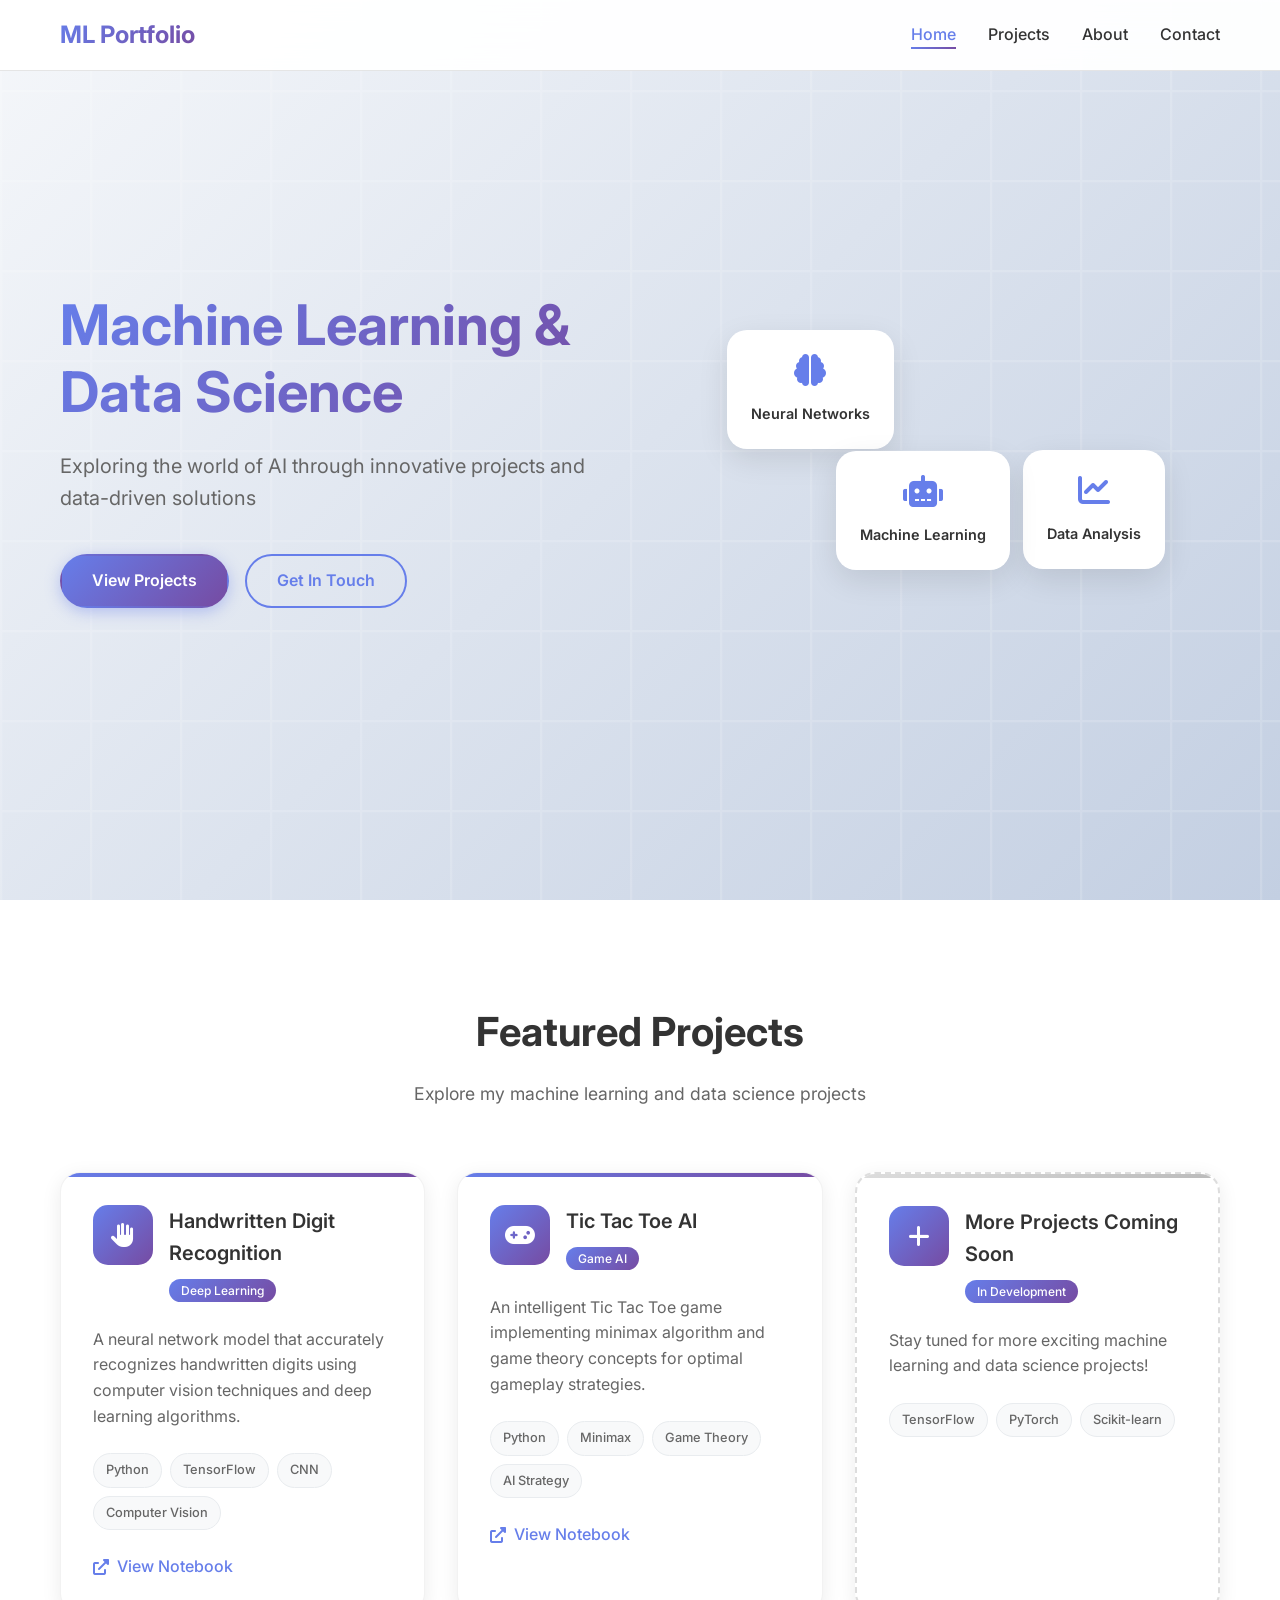
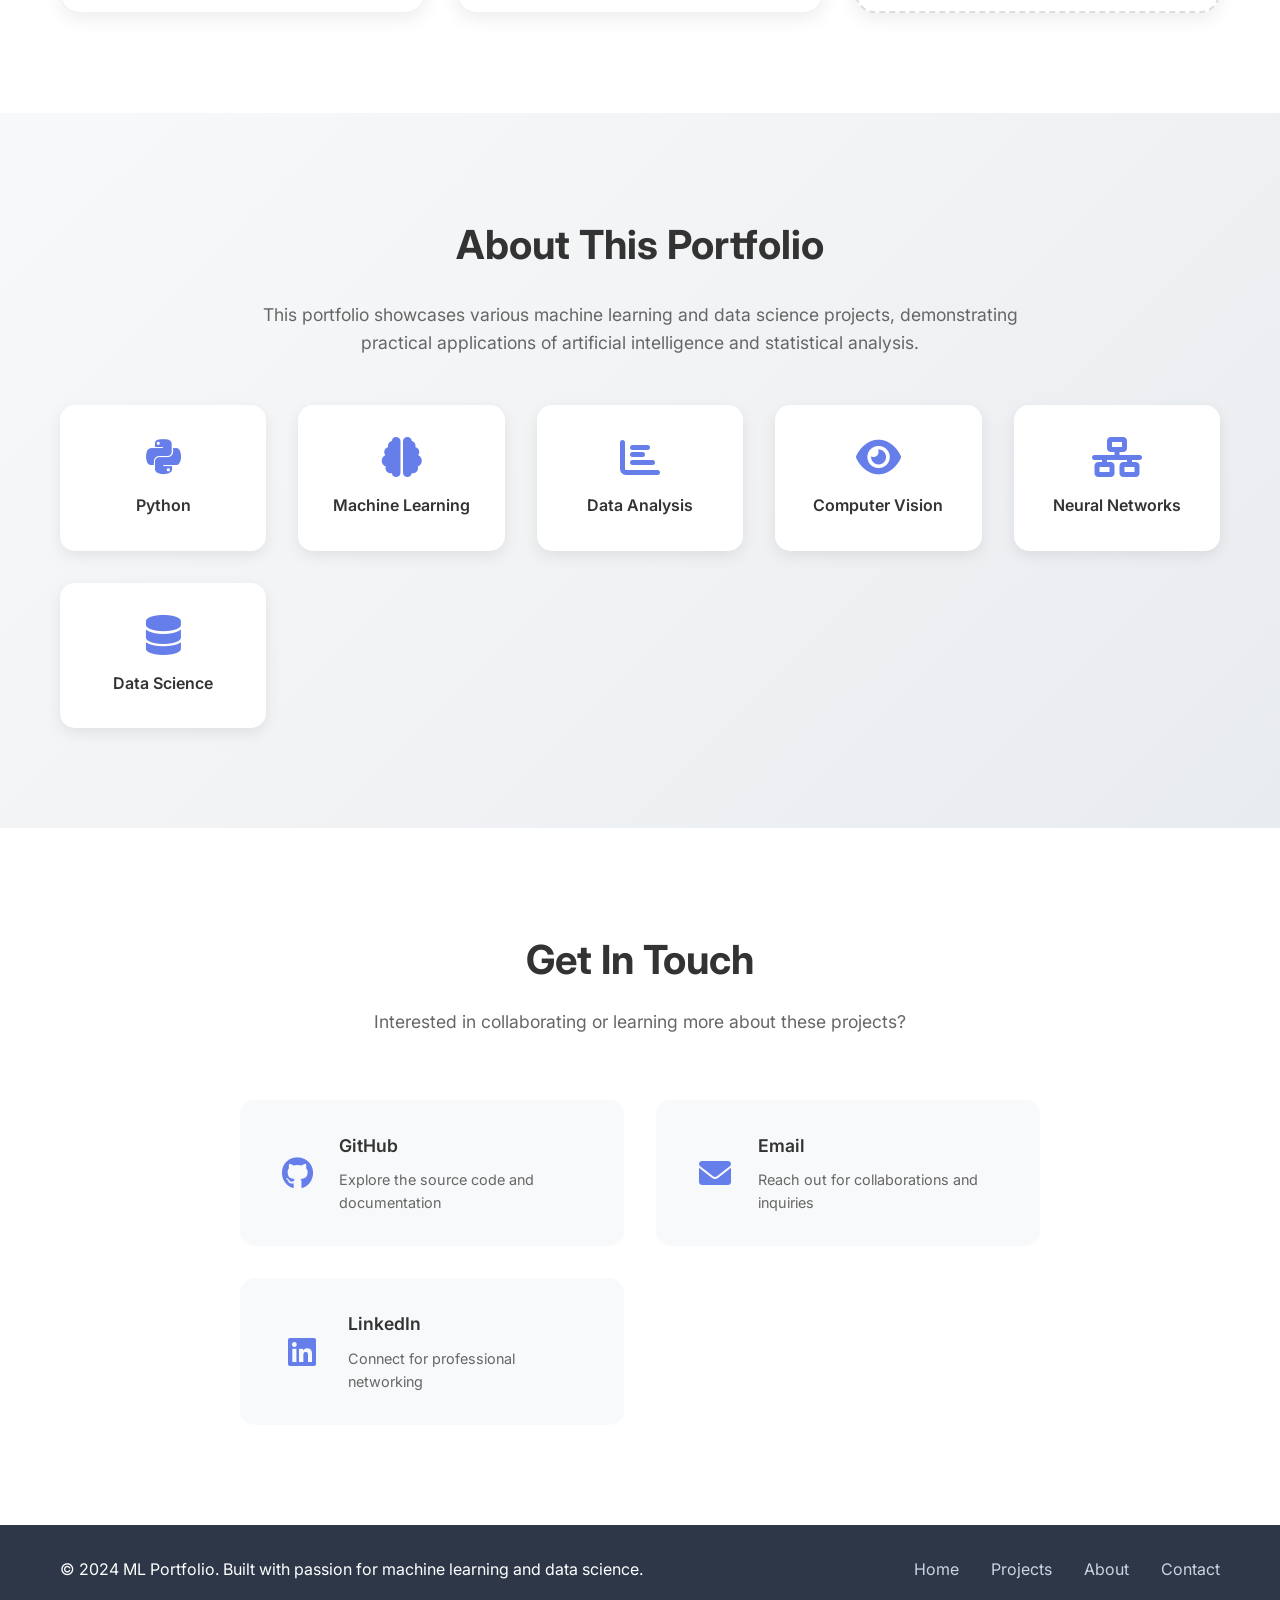
==== index.html @ 6944fc9c "Create ML portfolio website with responsive design and interactive features Co-authored-by: samiksha" ====
<!DOCTYPE html>
<html lang="en">
<head>
    <meta charset="UTF-8">
    <meta name="viewport" content="width=device-width, initial-scale=1.0">
    <title>ML Portfolio - Data Science & Machine Learning Projects</title>
    <link rel="stylesheet" href="styles.css">
    <link href="https://fonts.googleapis.com/css2?family=Inter:wght@300;400;500;600;700&display=swap" rel="stylesheet">
    <link rel="stylesheet" href="https://cdnjs.cloudflare.com/ajax/libs/font-awesome/6.0.0/css/all.min.css">
</head>
<body>
    <!-- Navigation -->
    <nav class="navbar">
        <div class="nav-container">
            <div class="nav-logo">
                <h2>ML Portfolio</h2>
            </div>
            <ul class="nav-menu">
                <li class="nav-item">
                    <a href="#home" class="nav-link">Home</a>
                </li>
                <li class="nav-item">
                    <a href="#projects" class="nav-link">Projects</a>
                </li>
                <li class="nav-item">
                    <a href="#about" class="nav-link">About</a>
                </li>
                <li class="nav-item">
                    <a href="#contact" class="nav-link">Contact</a>
                </li>
            </ul>
            <div class="hamburger">
                <span class="bar"></span>
                <span class="bar"></span>
                <span class="bar"></span>
            </div>
        </div>
    </nav>

    <!-- Hero Section -->
    <section id="home" class="hero">
        <div class="hero-container">
            <div class="hero-content">
                <h1 class="hero-title">Machine Learning & Data Science</h1>
                <p class="hero-subtitle">Exploring the world of AI through innovative projects and data-driven solutions</p>
                <div class="hero-buttons">
                    <a href="#projects" class="btn btn-primary">View Projects</a>
                    <a href="#contact" class="btn btn-secondary">Get In Touch</a>
                </div>
            </div>
            <div class="hero-visual">
                <div class="floating-card">
                    <i class="fas fa-brain"></i>
                    <span>Neural Networks</span>
                </div>
                <div class="floating-card">
                    <i class="fas fa-chart-line"></i>
                    <span>Data Analysis</span>
                </div>
                <div class="floating-card">
                    <i class="fas fa-robot"></i>
                    <span>Machine Learning</span>
                </div>
            </div>
        </div>
    </section>

    <!-- Projects Section -->
    <section id="projects" class="projects">
        <div class="container">
            <div class="section-header">
                <h2>Featured Projects</h2>
                <p>Explore my machine learning and data science projects</p>
            </div>
            
            <div class="projects-grid">
                <!-- Handwritten Digit Recognition -->
                <div class="project-card">
                    <div class="project-header">
                        <div class="project-icon">
                            <i class="fas fa-hand-paper"></i>
                        </div>
                        <div class="project-meta">
                            <h3>Handwritten Digit Recognition</h3>
                            <span class="project-tag">Deep Learning</span>
                        </div>
                    </div>
                    <p class="project-description">
                        A neural network model that accurately recognizes handwritten digits using computer vision techniques and deep learning algorithms.
                    </p>
                    <div class="project-tech">
                        <span class="tech-tag">Python</span>
                        <span class="tech-tag">TensorFlow</span>
                        <span class="tech-tag">CNN</span>
                        <span class="tech-tag">Computer Vision</span>
                    </div>
                    <div class="project-links">
                        <a href="HandWrittenDigitPrediction.ipynb" class="project-link" target="_blank">
                            <i class="fas fa-external-link-alt"></i>
                            View Notebook
                        </a>
                    </div>
                </div>

                <!-- Tic Tac Toe AI -->
                <div class="project-card">
                    <div class="project-header">
                        <div class="project-icon">
                            <i class="fas fa-gamepad"></i>
                        </div>
                        <div class="project-meta">
                            <h3>Tic Tac Toe AI</h3>
                            <span class="project-tag">Game AI</span>
                        </div>
                    </div>
                    <p class="project-description">
                        An intelligent Tic Tac Toe game implementing minimax algorithm and game theory concepts for optimal gameplay strategies.
                    </p>
                    <div class="project-tech">
                        <span class="tech-tag">Python</span>
                        <span class="tech-tag">Minimax</span>
                        <span class="tech-tag">Game Theory</span>
                        <span class="tech-tag">AI Strategy</span>
                    </div>
                    <div class="project-links">
                        <a href="tictac_project.ipynb" class="project-link" target="_blank">
                            <i class="fas fa-external-link-alt"></i>
                            View Notebook
                        </a>
                    </div>
                </div>

                <!-- Future Project Placeholder -->
                <div class="project-card coming-soon">
                    <div class="project-header">
                        <div class="project-icon">
                            <i class="fas fa-plus"></i>
                        </div>
                        <div class="project-meta">
                            <h3>More Projects Coming Soon</h3>
                            <span class="project-tag">In Development</span>
                        </div>
                    </div>
                    <p class="project-description">
                        Stay tuned for more exciting machine learning and data science projects!
                    </p>
                    <div class="project-tech">
                        <span class="tech-tag">TensorFlow</span>
                        <span class="tech-tag">PyTorch</span>
                        <span class="tech-tag">Scikit-learn</span>
                    </div>
                </div>
            </div>
        </div>
    </section>

    <!-- About Section -->
    <section id="about" class="about">
        <div class="container">
            <div class="about-content">
                <div class="about-text">
                    <h2>About This Portfolio</h2>
                    <p>This portfolio showcases various machine learning and data science projects, demonstrating practical applications of artificial intelligence and statistical analysis.</p>
                    <div class="skills-grid">
                        <div class="skill-item">
                            <i class="fab fa-python"></i>
                            <span>Python</span>
                        </div>
                        <div class="skill-item">
                            <i class="fas fa-brain"></i>
                            <span>Machine Learning</span>
                        </div>
                        <div class="skill-item">
                            <i class="fas fa-chart-bar"></i>
                            <span>Data Analysis</span>
                        </div>
                        <div class="skill-item">
                            <i class="fas fa-eye"></i>
                            <span>Computer Vision</span>
                        </div>
                        <div class="skill-item">
                            <i class="fas fa-network-wired"></i>
                            <span>Neural Networks</span>
                        </div>
                        <div class="skill-item">
                            <i class="fas fa-database"></i>
                            <span>Data Science</span>
                        </div>
                    </div>
                </div>
            </div>
        </div>
    </section>

    <!-- Contact Section -->
    <section id="contact" class="contact">
        <div class="container">
            <div class="section-header">
                <h2>Get In Touch</h2>
                <p>Interested in collaborating or learning more about these projects?</p>
            </div>
            <div class="contact-content">
                <div class="contact-info">
                    <div class="contact-item">
                        <i class="fab fa-github"></i>
                        <div>
                            <h4>GitHub</h4>
                            <p>Explore the source code and documentation</p>
                        </div>
                    </div>
                    <div class="contact-item">
                        <i class="fas fa-envelope"></i>
                        <div>
                            <h4>Email</h4>
                            <p>Reach out for collaborations and inquiries</p>
                        </div>
                    </div>
                    <div class="contact-item">
                        <i class="fab fa-linkedin"></i>
                        <div>
                            <h4>LinkedIn</h4>
                            <p>Connect for professional networking</p>
                        </div>
                    </div>
                </div>
            </div>
        </div>
    </section>

    <!-- Footer -->
    <footer class="footer">
        <div class="container">
            <div class="footer-content">
                <p>&copy; 2024 ML Portfolio. Built with passion for machine learning and data science.</p>
                <div class="footer-links">
                    <a href="#home">Home</a>
                    <a href="#projects">Projects</a>
                    <a href="#about">About</a>
                    <a href="#contact">Contact</a>
                </div>
            </div>
        </div>
    </footer>

    <script src="script.js"></script>
</body>
</html>
---- styles.css ----
/* Reset and Base Styles */
* {
    margin: 0;
    padding: 0;
    box-sizing: border-box;
}

html {
    scroll-behavior: smooth;
}

body {
    font-family: 'Inter', -apple-system, BlinkMacSystemFont, sans-serif;
    line-height: 1.6;
    color: #333;
    background-color: #ffffff;
    overflow-x: hidden;
}

.container {
    max-width: 1200px;
    margin: 0 auto;
    padding: 0 20px;
}

/* Navigation */
.navbar {
    position: fixed;
    top: 0;
    width: 100%;
    background: rgba(255, 255, 255, 0.95);
    backdrop-filter: blur(20px);
    border-bottom: 1px solid rgba(0, 0, 0, 0.1);
    z-index: 1000;
    transition: all 0.3s ease;
}

.nav-container {
    max-width: 1200px;
    margin: 0 auto;
    padding: 0 20px;
    display: flex;
    justify-content: space-between;
    align-items: center;
    height: 70px;
}

.nav-logo h2 {
    background: linear-gradient(135deg, #667eea 0%, #764ba2 100%);
    -webkit-background-clip: text;
    -webkit-text-fill-color: transparent;
    background-clip: text;
    font-weight: 700;
}

.nav-menu {
    display: flex;
    list-style: none;
    gap: 2rem;
}

.nav-link {
    text-decoration: none;
    color: #333;
    font-weight: 500;
    transition: color 0.3s ease;
    position: relative;
}

.nav-link:hover {
    color: #667eea;
}

.nav-link::after {
    content: '';
    position: absolute;
    bottom: -5px;
    left: 0;
    width: 0;
    height: 2px;
    background: linear-gradient(135deg, #667eea 0%, #764ba2 100%);
    transition: width 0.3s ease;
}

.nav-link:hover::after {
    width: 100%;
}

.hamburger {
    display: none;
    flex-direction: column;
    cursor: pointer;
}

.bar {
    width: 25px;
    height: 3px;
    background: #333;
    margin: 3px 0;
    transition: 0.3s;
}

/* Hero Section */
.hero {
    min-height: 100vh;
    display: flex;
    align-items: center;
    background: linear-gradient(135deg, #f5f7fa 0%, #c3cfe2 100%);
    position: relative;
    overflow: hidden;
}

.hero::before {
    content: '';
    position: absolute;
    top: 0;
    left: 0;
    right: 0;
    bottom: 0;
    background: url('data:image/svg+xml,<svg xmlns="http://www.w3.org/2000/svg" viewBox="0 0 100 100"><defs><pattern id="grid" width="10" height="10" patternUnits="userSpaceOnUse"><path d="M 10 0 L 0 0 0 10" fill="none" stroke="%23ffffff" stroke-width="0.5" opacity="0.3"/></pattern></defs><rect width="100" height="100" fill="url(%23grid)"/></svg>');
    opacity: 0.5;
}

.hero-container {
    max-width: 1200px;
    margin: 0 auto;
    padding: 0 20px;
    display: grid;
    grid-template-columns: 1fr 1fr;
    gap: 4rem;
    align-items: center;
    position: relative;
    z-index: 1;
}

.hero-content {
    animation: fadeInUp 1s ease-out;
}

.hero-title {
    font-size: 3.5rem;
    font-weight: 700;
    line-height: 1.2;
    margin-bottom: 1.5rem;
    background: linear-gradient(135deg, #667eea 0%, #764ba2 100%);
    -webkit-background-clip: text;
    -webkit-text-fill-color: transparent;
    background-clip: text;
}

.hero-subtitle {
    font-size: 1.25rem;
    color: #666;
    margin-bottom: 2.5rem;
    line-height: 1.6;
}

.hero-buttons {
    display: flex;
    gap: 1rem;
    flex-wrap: wrap;
}

.btn {
    display: inline-flex;
    align-items: center;
    padding: 12px 30px;
    border-radius: 50px;
    text-decoration: none;
    font-weight: 600;
    transition: all 0.3s ease;
    border: 2px solid transparent;
}

.btn-primary {
    background: linear-gradient(135deg, #667eea 0%, #764ba2 100%);
    color: white;
    box-shadow: 0 4px 15px rgba(102, 126, 234, 0.4);
}

.btn-primary:hover {
    transform: translateY(-2px);
    box-shadow: 0 8px 25px rgba(102, 126, 234, 0.6);
}

.btn-secondary {
    background: transparent;
    color: #667eea;
    border-color: #667eea;
}

.btn-secondary:hover {
    background: #667eea;
    color: white;
    transform: translateY(-2px);
}

.hero-visual {
    display: flex;
    justify-content: center;
    align-items: center;
    position: relative;
    height: 400px;
}

.floating-card {
    position: absolute;
    background: white;
    padding: 1.5rem;
    border-radius: 20px;
    box-shadow: 0 10px 30px rgba(0, 0, 0, 0.1);
    display: flex;
    flex-direction: column;
    align-items: center;
    gap: 0.5rem;
    animation: float 6s ease-in-out infinite;
    backdrop-filter: blur(20px);
}

.floating-card:nth-child(1) {
    top: 20%;
    left: 10%;
    animation-delay: 0s;
}

.floating-card:nth-child(2) {
    top: 50%;
    right: 10%;
    animation-delay: 2s;
}

.floating-card:nth-child(3) {
    bottom: 20%;
    left: 30%;
    animation-delay: 4s;
}

.floating-card i {
    font-size: 2rem;
    color: #667eea;
    margin-bottom: 0.5rem;
}

.floating-card span {
    font-weight: 600;
    color: #333;
    font-size: 0.9rem;
}

/* Projects Section */
.projects {
    padding: 100px 0;
    background: #ffffff;
}

.section-header {
    text-align: center;
    margin-bottom: 4rem;
}

.section-header h2 {
    font-size: 2.5rem;
    font-weight: 700;
    margin-bottom: 1rem;
    color: #333;
}

.section-header p {
    font-size: 1.1rem;
    color: #666;
    max-width: 600px;
    margin: 0 auto;
}

.projects-grid {
    display: grid;
    grid-template-columns: repeat(auto-fit, minmax(350px, 1fr));
    gap: 2rem;
    margin-top: 3rem;
}

.project-card {
    background: white;
    border-radius: 20px;
    padding: 2rem;
    box-shadow: 0 5px 20px rgba(0, 0, 0, 0.08);
    transition: all 0.3s ease;
    border: 1px solid rgba(0, 0, 0, 0.05);
    position: relative;
    overflow: hidden;
}

.project-card::before {
    content: '';
    position: absolute;
    top: 0;
    left: 0;
    right: 0;
    height: 4px;
    background: linear-gradient(135deg, #667eea 0%, #764ba2 100%);
}

.project-card:hover {
    transform: translateY(-10px);
    box-shadow: 0 20px 40px rgba(0, 0, 0, 0.15);
}

.project-card.coming-soon {
    opacity: 0.8;
    border: 2px dashed #ddd;
}

.project-card.coming-soon::before {
    background: linear-gradient(135deg, #ddd 0%, #bbb 100%);
}

.project-header {
    display: flex;
    align-items: flex-start;
    gap: 1rem;
    margin-bottom: 1.5rem;
}

.project-icon {
    width: 60px;
    height: 60px;
    background: linear-gradient(135deg, #667eea 0%, #764ba2 100%);
    border-radius: 15px;
    display: flex;
    align-items: center;
    justify-content: center;
    flex-shrink: 0;
}

.project-icon i {
    font-size: 1.5rem;
    color: white;
}

.project-meta h3 {
    font-size: 1.25rem;
    font-weight: 600;
    margin-bottom: 0.5rem;
    color: #333;
}

.project-tag {
    background: linear-gradient(135deg, #667eea 0%, #764ba2 100%);
    color: white;
    padding: 4px 12px;
    border-radius: 20px;
    font-size: 0.75rem;
    font-weight: 500;
}

.project-description {
    color: #666;
    line-height: 1.6;
    margin-bottom: 1.5rem;
}

.project-tech {
    display: flex;
    flex-wrap: wrap;
    gap: 0.5rem;
    margin-bottom: 1.5rem;
}

.tech-tag {
    background: #f8f9fa;
    color: #666;
    padding: 6px 12px;
    border-radius: 20px;
    font-size: 0.8rem;
    font-weight: 500;
    border: 1px solid #e9ecef;
}

.project-links {
    display: flex;
    gap: 1rem;
}

.project-link {
    display: inline-flex;
    align-items: center;
    gap: 0.5rem;
    color: #667eea;
    text-decoration: none;
    font-weight: 500;
    transition: color 0.3s ease;
}

.project-link:hover {
    color: #764ba2;
}

/* About Section */
.about {
    padding: 100px 0;
    background: linear-gradient(135deg, #f8f9fa 0%, #e9ecef 100%);
}

.about-content {
    text-align: center;
}

.about-text h2 {
    font-size: 2.5rem;
    font-weight: 700;
    margin-bottom: 1.5rem;
    color: #333;
}

.about-text p {
    font-size: 1.1rem;
    color: #666;
    max-width: 800px;
    margin: 0 auto 3rem;
    line-height: 1.6;
}

.skills-grid {
    display: grid;
    grid-template-columns: repeat(auto-fit, minmax(200px, 1fr));
    gap: 2rem;
    margin-top: 3rem;
}

.skill-item {
    background: white;
    padding: 2rem;
    border-radius: 15px;
    box-shadow: 0 5px 15px rgba(0, 0, 0, 0.08);
    display: flex;
    flex-direction: column;
    align-items: center;
    gap: 1rem;
    transition: transform 0.3s ease;
}

.skill-item:hover {
    transform: translateY(-5px);
}

.skill-item i {
    font-size: 2.5rem;
    color: #667eea;
}

.skill-item span {
    font-weight: 600;
    color: #333;
}

/* Contact Section */
.contact {
    padding: 100px 0;
    background: white;
}

.contact-content {
    max-width: 800px;
    margin: 0 auto;
}

.contact-info {
    display: grid;
    grid-template-columns: repeat(auto-fit, minmax(250px, 1fr));
    gap: 2rem;
    margin-top: 3rem;
}

.contact-item {
    display: flex;
    align-items: center;
    gap: 1rem;
    padding: 2rem;
    background: #f8f9fa;
    border-radius: 15px;
    transition: all 0.3s ease;
}

.contact-item:hover {
    background: white;
    box-shadow: 0 10px 30px rgba(0, 0, 0, 0.1);
    transform: translateY(-5px);
}

.contact-item i {
    font-size: 2rem;
    color: #667eea;
    width: 60px;
    text-align: center;
}

.contact-item h4 {
    font-size: 1.1rem;
    font-weight: 600;
    margin-bottom: 0.5rem;
    color: #333;
}

.contact-item p {
    color: #666;
    font-size: 0.9rem;
}

/* Footer */
.footer {
    background: #2d3748;
    color: white;
    padding: 2rem 0;
}

.footer-content {
    display: flex;
    justify-content: space-between;
    align-items: center;
    flex-wrap: wrap;
    gap: 1rem;
}

.footer-links {
    display: flex;
    gap: 2rem;
}

.footer-links a {
    color: #cbd5e0;
    text-decoration: none;
    transition: color 0.3s ease;
}

.footer-links a:hover {
    color: white;
}

/* Animations */
@keyframes fadeInUp {
    from {
        opacity: 0;
        transform: translateY(30px);
    }
    to {
        opacity: 1;
        transform: translateY(0);
    }
}

@keyframes float {
    0%, 100% {
        transform: translateY(0px);
    }
    50% {
        transform: translateY(-20px);
    }
}

/* Responsive Design */
@media (max-width: 768px) {
    .hamburger {
        display: flex;
    }

    .nav-menu {
        position: fixed;
        left: -100%;
        top: 70px;
        flex-direction: column;
        background-color: white;
        width: 100%;
        text-align: center;
        transition: 0.3s;
        box-shadow: 0 10px 27px rgba(0, 0, 0, 0.05);
        padding: 2rem 0;
    }

    .nav-menu.active {
        left: 0;
    }

    .hero-container {
        grid-template-columns: 1fr;
        text-align: center;
        gap: 2rem;
    }

    .hero-title {
        font-size: 2.5rem;
    }

    .hero-visual {
        height: 300px;
        order: -1;
    }

    .floating-card {
        position: relative;
        display: inline-flex;
        margin: 0.5rem;
        animation: none;
    }

    .floating-card:nth-child(1),
    .floating-card:nth-child(2),
    .floating-card:nth-child(3) {
        position: relative;
        top: auto;
        left: auto;
        right: auto;
        bottom: auto;
    }

    .projects-grid {
        grid-template-columns: 1fr;
    }

    .skills-grid {
        grid-template-columns: repeat(2, 1fr);
    }

    .contact-info {
        grid-template-columns: 1fr;
    }

    .footer-content {
        flex-direction: column;
        text-align: center;
    }

    .btn {
        padding: 10px 25px;
        font-size: 0.9rem;
    }
}

@media (max-width: 480px) {
    .container {
        padding: 0 15px;
    }

    .hero-title {
        font-size: 2rem;
    }

    .hero-subtitle {
        font-size: 1rem;
    }

    .section-header h2 {
        font-size: 2rem;
    }

    .skills-grid {
        grid-template-columns: 1fr;
    }

    .project-card {
        padding: 1.5rem;
    }
}
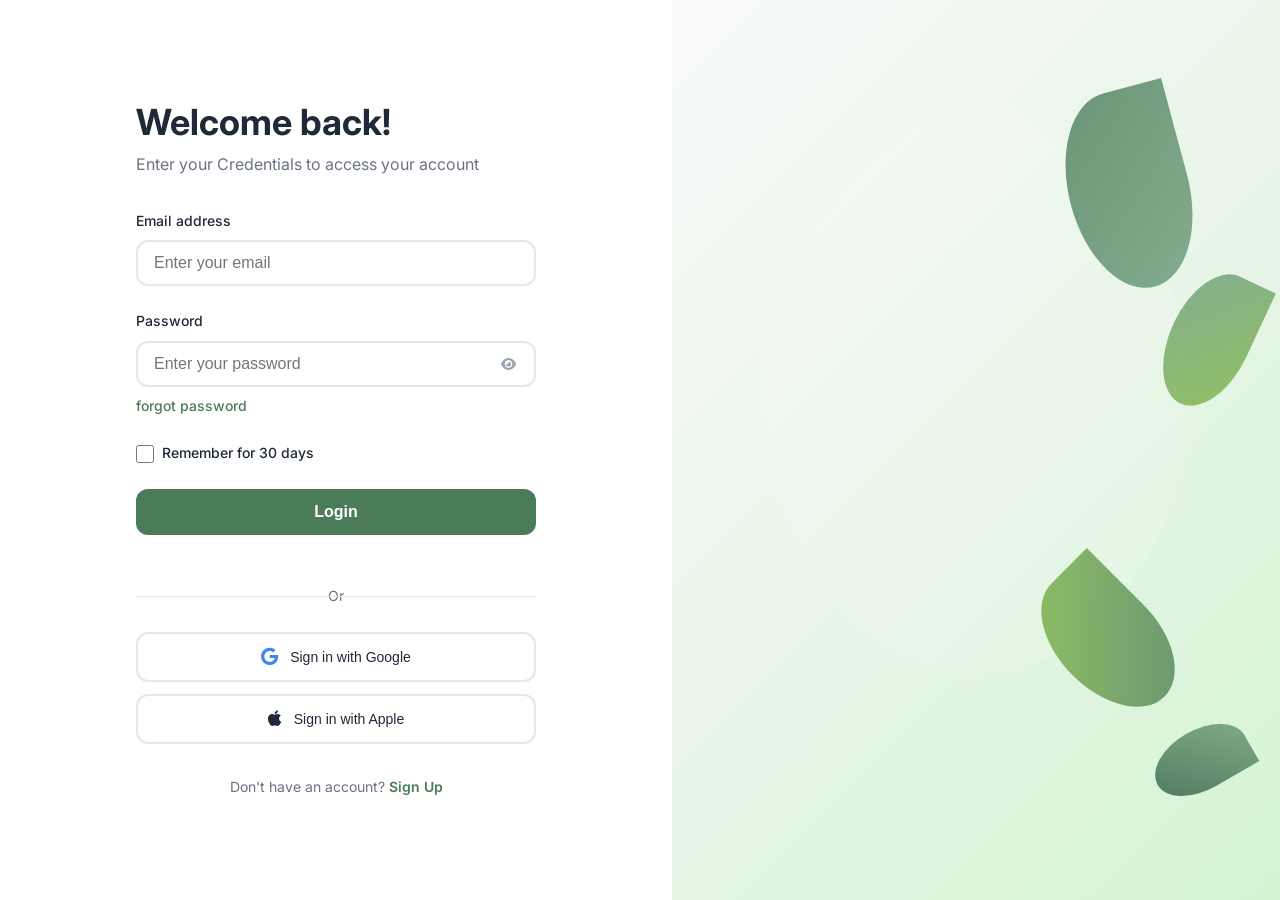
==== commit 08cb0c79: "Create initial dashboard and authentication pages with responsive design Co-authored-by: samiksha.wa" ====
--- a/index.html
+++ b/index.html
@@ -3,245 +3,74 @@
 <head>
     <meta charset="UTF-8">
     <meta name="viewport" content="width=device-width, initial-scale=1.0">
-    <title>ML Portfolio - Data Science & Machine Learning Projects</title>
+    <title>Welcome Back - Login</title>
     <link rel="stylesheet" href="styles.css">
     <link href="https://fonts.googleapis.com/css2?family=Inter:wght@300;400;500;600;700&display=swap" rel="stylesheet">
-    <link rel="stylesheet" href="https://cdnjs.cloudflare.com/ajax/libs/font-awesome/6.0.0/css/all.min.css">
+    <link rel="stylesheet" href="https://cdnjs.cloudflare.com/ajax/libs/font-awesome/6.4.0/css/all.min.css">
 </head>
 <body>
-    <!-- Navigation -->
-    <nav class="navbar">
-        <div class="nav-container">
-            <div class="nav-logo">
-                <h2>ML Portfolio</h2>
-            </div>
-            <ul class="nav-menu">
-                <li class="nav-item">
-                    <a href="#home" class="nav-link">Home</a>
-                </li>
-                <li class="nav-item">
-                    <a href="#projects" class="nav-link">Projects</a>
-                </li>
-                <li class="nav-item">
-                    <a href="#about" class="nav-link">About</a>
-                </li>
-                <li class="nav-item">
-                    <a href="#contact" class="nav-link">Contact</a>
-                </li>
-            </ul>
-            <div class="hamburger">
-                <span class="bar"></span>
-                <span class="bar"></span>
-                <span class="bar"></span>
+    <div class="container">
+        <div class="login-section">
+            <div class="login-form">
+                <h1>Welcome back!</h1>
+                <p class="subtitle">Enter your Credentials to access your account</p>
+                
+                <form id="loginForm">
+                    <div class="form-group">
+                        <label for="email">Email address</label>
+                        <input type="email" id="email" name="email" placeholder="Enter your email" required>
+                    </div>
+                    
+                    <div class="form-group">
+                        <label for="password">Password</label>
+                        <div class="password-container">
+                            <input type="password" id="password" name="password" placeholder="Enter your password" required>
+                            <button type="button" class="toggle-password" onclick="togglePassword()">
+                                <i class="fas fa-eye"></i>
+                            </button>
+                        </div>
+                        <a href="#" class="forgot-password">forgot password</a>
+                    </div>
+                    
+                    <div class="form-group checkbox-group">
+                        <input type="checkbox" id="remember" name="remember">
+                        <label for="remember" class="checkbox-label">Remember for 30 days</label>
+                    </div>
+                    
+                    <button type="submit" class="login-btn">Login</button>
+                </form>
+                
+                <div class="divider">
+                    <span>Or</span>
+                </div>
+                
+                <div class="social-login">
+                    <button class="social-btn google-btn">
+                        <i class="fab fa-google"></i>
+                        Sign in with Google
+                    </button>
+                    <button class="social-btn apple-btn">
+                        <i class="fab fa-apple"></i>
+                        Sign in with Apple
+                    </button>
+                </div>
+                
+                <p class="signup-link">
+                    Don't have an account? <a href="signup.html">Sign Up</a>
+                </p>
             </div>
         </div>
-    </nav>
-
-    <!-- Hero Section -->
-    <section id="home" class="hero">
-        <div class="hero-container">
-            <div class="hero-content">
-                <h1 class="hero-title">Machine Learning & Data Science</h1>
-                <p class="hero-subtitle">Exploring the world of AI through innovative projects and data-driven solutions</p>
-                <div class="hero-buttons">
-                    <a href="#projects" class="btn btn-primary">View Projects</a>
-                    <a href="#contact" class="btn btn-secondary">Get In Touch</a>
-                </div>
-            </div>
-            <div class="hero-visual">
-                <div class="floating-card">
-                    <i class="fas fa-brain"></i>
-                    <span>Neural Networks</span>
-                </div>
-                <div class="floating-card">
-                    <i class="fas fa-chart-line"></i>
-                    <span>Data Analysis</span>
-                </div>
-                <div class="floating-card">
-                    <i class="fas fa-robot"></i>
-                    <span>Machine Learning</span>
-                </div>
+        
+        <div class="image-section">
+            <div class="botanical-bg">
+                <div class="leaf leaf-1"></div>
+                <div class="leaf leaf-2"></div>
+                <div class="leaf leaf-3"></div>
+                <div class="leaf leaf-4"></div>
             </div>
         </div>
-    </section>
-
-    <!-- Projects Section -->
-    <section id="projects" class="projects">
-        <div class="container">
-            <div class="section-header">
-                <h2>Featured Projects</h2>
-                <p>Explore my machine learning and data science projects</p>
-            </div>
-            
-            <div class="projects-grid">
-                <!-- Handwritten Digit Recognition -->
-                <div class="project-card">
-                    <div class="project-header">
-                        <div class="project-icon">
-                            <i class="fas fa-hand-paper"></i>
-                        </div>
-                        <div class="project-meta">
-                            <h3>Handwritten Digit Recognition</h3>
-                            <span class="project-tag">Deep Learning</span>
-                        </div>
-                    </div>
-                    <p class="project-description">
-                        A neural network model that accurately recognizes handwritten digits using computer vision techniques and deep learning algorithms.
-                    </p>
-                    <div class="project-tech">
-                        <span class="tech-tag">Python</span>
-                        <span class="tech-tag">TensorFlow</span>
-                        <span class="tech-tag">CNN</span>
-                        <span class="tech-tag">Computer Vision</span>
-                    </div>
-                    <div class="project-links">
-                        <a href="HandWrittenDigitPrediction.ipynb" class="project-link" target="_blank">
-                            <i class="fas fa-external-link-alt"></i>
-                            View Notebook
-                        </a>
-                    </div>
-                </div>
-
-                <!-- Tic Tac Toe AI -->
-                <div class="project-card">
-                    <div class="project-header">
-                        <div class="project-icon">
-                            <i class="fas fa-gamepad"></i>
-                        </div>
-                        <div class="project-meta">
-                            <h3>Tic Tac Toe AI</h3>
-                            <span class="project-tag">Game AI</span>
-                        </div>
-                    </div>
-                    <p class="project-description">
-                        An intelligent Tic Tac Toe game implementing minimax algorithm and game theory concepts for optimal gameplay strategies.
-                    </p>
-                    <div class="project-tech">
-                        <span class="tech-tag">Python</span>
-                        <span class="tech-tag">Minimax</span>
-                        <span class="tech-tag">Game Theory</span>
-                        <span class="tech-tag">AI Strategy</span>
-                    </div>
-                    <div class="project-links">
-                        <a href="tictac_project.ipynb" class="project-link" target="_blank">
-                            <i class="fas fa-external-link-alt"></i>
-                            View Notebook
-                        </a>
-                    </div>
-                </div>
-
-                <!-- Future Project Placeholder -->
-                <div class="project-card coming-soon">
-                    <div class="project-header">
-                        <div class="project-icon">
-                            <i class="fas fa-plus"></i>
-                        </div>
-                        <div class="project-meta">
-                            <h3>More Projects Coming Soon</h3>
-                            <span class="project-tag">In Development</span>
-                        </div>
-                    </div>
-                    <p class="project-description">
-                        Stay tuned for more exciting machine learning and data science projects!
-                    </p>
-                    <div class="project-tech">
-                        <span class="tech-tag">TensorFlow</span>
-                        <span class="tech-tag">PyTorch</span>
-                        <span class="tech-tag">Scikit-learn</span>
-                    </div>
-                </div>
-            </div>
-        </div>
-    </section>
-
-    <!-- About Section -->
-    <section id="about" class="about">
-        <div class="container">
-            <div class="about-content">
-                <div class="about-text">
-                    <h2>About This Portfolio</h2>
-                    <p>This portfolio showcases various machine learning and data science projects, demonstrating practical applications of artificial intelligence and statistical analysis.</p>
-                    <div class="skills-grid">
-                        <div class="skill-item">
-                            <i class="fab fa-python"></i>
-                            <span>Python</span>
-                        </div>
-                        <div class="skill-item">
-                            <i class="fas fa-brain"></i>
-                            <span>Machine Learning</span>
-                        </div>
-                        <div class="skill-item">
-                            <i class="fas fa-chart-bar"></i>
-                            <span>Data Analysis</span>
-                        </div>
-                        <div class="skill-item">
-                            <i class="fas fa-eye"></i>
-                            <span>Computer Vision</span>
-                        </div>
-                        <div class="skill-item">
-                            <i class="fas fa-network-wired"></i>
-                            <span>Neural Networks</span>
-                        </div>
-                        <div class="skill-item">
-                            <i class="fas fa-database"></i>
-                            <span>Data Science</span>
-                        </div>
-                    </div>
-                </div>
-            </div>
-        </div>
-    </section>
-
-    <!-- Contact Section -->
-    <section id="contact" class="contact">
-        <div class="container">
-            <div class="section-header">
-                <h2>Get In Touch</h2>
-                <p>Interested in collaborating or learning more about these projects?</p>
-            </div>
-            <div class="contact-content">
-                <div class="contact-info">
-                    <div class="contact-item">
-                        <i class="fab fa-github"></i>
-                        <div>
-                            <h4>GitHub</h4>
-                            <p>Explore the source code and documentation</p>
-                        </div>
-                    </div>
-                    <div class="contact-item">
-                        <i class="fas fa-envelope"></i>
-                        <div>
-                            <h4>Email</h4>
-                            <p>Reach out for collaborations and inquiries</p>
-                        </div>
-                    </div>
-                    <div class="contact-item">
-                        <i class="fab fa-linkedin"></i>
-                        <div>
-                            <h4>LinkedIn</h4>
-                            <p>Connect for professional networking</p>
-                        </div>
-                    </div>
-                </div>
-            </div>
-        </div>
-    </section>
-
-    <!-- Footer -->
-    <footer class="footer">
-        <div class="container">
-            <div class="footer-content">
-                <p>&copy; 2024 ML Portfolio. Built with passion for machine learning and data science.</p>
-                <div class="footer-links">
-                    <a href="#home">Home</a>
-                    <a href="#projects">Projects</a>
-                    <a href="#about">About</a>
-                    <a href="#contact">Contact</a>
-                </div>
-            </div>
-        </div>
-    </footer>
-
+    </div>
+    
     <script src="script.js"></script>
 </body>
 </html>
--- a/styles.css
+++ b/styles.css
@@ -1,662 +1,440 @@
-/* Reset and Base Styles */
 * {
     margin: 0;
     padding: 0;
     box-sizing: border-box;
 }
 
-html {
-    scroll-behavior: smooth;
+:root {
+    --primary-green: #4a7c59;
+    --dark-green: #2d5a3d;
+    --light-green: #6b9b7a;
+    --accent-green: #7cb342;
+    --background-light: #f8faf9;
+    --white: #ffffff;
+    --gray-100: #f7f8f9;
+    --gray-200: #e1e5e9;
+    --gray-300: #c7d2d7;
+    --gray-400: #9aa5b1;
+    --gray-500: #697586;
+    --gray-600: #4b5563;
+    --gray-700: #374151;
+    --gray-800: #1f2937;
+    --gray-900: #111827;
+    --text-primary: #1f2937;
+    --text-secondary: #6b7280;
+    --border-color: #e5e7eb;
+    --shadow: 0 10px 25px rgba(0, 0, 0, 0.1);
+    --shadow-light: 0 4px 6px rgba(0, 0, 0, 0.05);
+    --border-radius: 12px;
+    --transition: all 0.3s ease;
 }
 
 body {
-    font-family: 'Inter', -apple-system, BlinkMacSystemFont, sans-serif;
+    font-family: 'Inter', -apple-system, BlinkMacSystemFont, 'Segoe UI', Roboto, sans-serif;
     line-height: 1.6;
-    color: #333;
-    background-color: #ffffff;
-    overflow-x: hidden;
+    color: var(--text-primary);
+    background: linear-gradient(135deg, var(--background-light) 0%, #e8f5e8 100%);
+    min-height: 100vh;
 }
 
 .container {
-    max-width: 1200px;
+    display: flex;
+    min-height: 100vh;
+    max-width: 1400px;
     margin: 0 auto;
-    padding: 0 20px;
-}
-
-/* Navigation */
-.navbar {
-    position: fixed;
-    top: 0;
-    width: 100%;
-    background: rgba(255, 255, 255, 0.95);
-    backdrop-filter: blur(20px);
-    border-bottom: 1px solid rgba(0, 0, 0, 0.1);
-    z-index: 1000;
-    transition: all 0.3s ease;
-}
-
-.nav-container {
-    max-width: 1200px;
-    margin: 0 auto;
-    padding: 0 20px;
-    display: flex;
-    justify-content: space-between;
-    align-items: center;
-    height: 70px;
-}
-
-.nav-logo h2 {
-    background: linear-gradient(135deg, #667eea 0%, #764ba2 100%);
-    -webkit-background-clip: text;
-    -webkit-text-fill-color: transparent;
-    background-clip: text;
-    font-weight: 700;
-}
-
-.nav-menu {
-    display: flex;
-    list-style: none;
-    gap: 2rem;
-}
-
-.nav-link {
-    text-decoration: none;
-    color: #333;
-    font-weight: 500;
-    transition: color 0.3s ease;
-    position: relative;
-}
-
-.nav-link:hover {
-    color: #667eea;
-}
-
-.nav-link::after {
-    content: '';
-    position: absolute;
-    bottom: -5px;
-    left: 0;
-    width: 0;
-    height: 2px;
-    background: linear-gradient(135deg, #667eea 0%, #764ba2 100%);
-    transition: width 0.3s ease;
-}
-
-.nav-link:hover::after {
-    width: 100%;
-}
-
-.hamburger {
-    display: none;
-    flex-direction: column;
-    cursor: pointer;
-}
-
-.bar {
-    width: 25px;
-    height: 3px;
-    background: #333;
-    margin: 3px 0;
-    transition: 0.3s;
-}
-
-/* Hero Section */
-.hero {
-    min-height: 100vh;
-    display: flex;
-    align-items: center;
-    background: linear-gradient(135deg, #f5f7fa 0%, #c3cfe2 100%);
-    position: relative;
-    overflow: hidden;
-}
-
-.hero::before {
-    content: '';
-    position: absolute;
-    top: 0;
-    left: 0;
-    right: 0;
-    bottom: 0;
-    background: url('data:image/svg+xml,<svg xmlns="http://www.w3.org/2000/svg" viewBox="0 0 100 100"><defs><pattern id="grid" width="10" height="10" patternUnits="userSpaceOnUse"><path d="M 10 0 L 0 0 0 10" fill="none" stroke="%23ffffff" stroke-width="0.5" opacity="0.3"/></pattern></defs><rect width="100" height="100" fill="url(%23grid)"/></svg>');
-    opacity: 0.5;
-}
-
-.hero-container {
-    max-width: 1200px;
-    margin: 0 auto;
-    padding: 0 20px;
-    display: grid;
-    grid-template-columns: 1fr 1fr;
-    gap: 4rem;
-    align-items: center;
-    position: relative;
-    z-index: 1;
-}
-
-.hero-content {
-    animation: fadeInUp 1s ease-out;
-}
-
-.hero-title {
-    font-size: 3.5rem;
-    font-weight: 700;
-    line-height: 1.2;
-    margin-bottom: 1.5rem;
-    background: linear-gradient(135deg, #667eea 0%, #764ba2 100%);
-    -webkit-background-clip: text;
-    -webkit-text-fill-color: transparent;
-    background-clip: text;
-}
-
-.hero-subtitle {
-    font-size: 1.25rem;
-    color: #666;
-    margin-bottom: 2.5rem;
-    line-height: 1.6;
-}
-
-.hero-buttons {
-    display: flex;
-    gap: 1rem;
-    flex-wrap: wrap;
-}
-
-.btn {
-    display: inline-flex;
-    align-items: center;
-    padding: 12px 30px;
-    border-radius: 50px;
-    text-decoration: none;
-    font-weight: 600;
-    transition: all 0.3s ease;
-    border: 2px solid transparent;
-}
-
-.btn-primary {
-    background: linear-gradient(135deg, #667eea 0%, #764ba2 100%);
-    color: white;
-    box-shadow: 0 4px 15px rgba(102, 126, 234, 0.4);
-}
-
-.btn-primary:hover {
-    transform: translateY(-2px);
-    box-shadow: 0 8px 25px rgba(102, 126, 234, 0.6);
-}
-
-.btn-secondary {
-    background: transparent;
-    color: #667eea;
-    border-color: #667eea;
-}
-
-.btn-secondary:hover {
-    background: #667eea;
-    color: white;
-    transform: translateY(-2px);
-}
-
-.hero-visual {
-    display: flex;
-    justify-content: center;
-    align-items: center;
-    position: relative;
-    height: 400px;
-}
-
-.floating-card {
-    position: absolute;
-    background: white;
-    padding: 1.5rem;
-    border-radius: 20px;
-    box-shadow: 0 10px 30px rgba(0, 0, 0, 0.1);
-    display: flex;
-    flex-direction: column;
-    align-items: center;
-    gap: 0.5rem;
-    animation: float 6s ease-in-out infinite;
-    backdrop-filter: blur(20px);
-}
-
-.floating-card:nth-child(1) {
-    top: 20%;
-    left: 10%;
-    animation-delay: 0s;
-}
-
-.floating-card:nth-child(2) {
-    top: 50%;
-    right: 10%;
-    animation-delay: 2s;
-}
-
-.floating-card:nth-child(3) {
-    bottom: 20%;
-    left: 30%;
-    animation-delay: 4s;
-}
-
-.floating-card i {
-    font-size: 2rem;
-    color: #667eea;
-    margin-bottom: 0.5rem;
-}
-
-.floating-card span {
-    font-weight: 600;
-    color: #333;
-    font-size: 0.9rem;
-}
-
-/* Projects Section */
-.projects {
-    padding: 100px 0;
-    background: #ffffff;
-}
-
-.section-header {
-    text-align: center;
-    margin-bottom: 4rem;
-}
-
-.section-header h2 {
-    font-size: 2.5rem;
-    font-weight: 700;
-    margin-bottom: 1rem;
-    color: #333;
-}
-
-.section-header p {
-    font-size: 1.1rem;
-    color: #666;
-    max-width: 600px;
-    margin: 0 auto;
-}
-
-.projects-grid {
-    display: grid;
-    grid-template-columns: repeat(auto-fit, minmax(350px, 1fr));
-    gap: 2rem;
-    margin-top: 3rem;
-}
-
-.project-card {
-    background: white;
-    border-radius: 20px;
-    padding: 2rem;
-    box-shadow: 0 5px 20px rgba(0, 0, 0, 0.08);
-    transition: all 0.3s ease;
-    border: 1px solid rgba(0, 0, 0, 0.05);
-    position: relative;
-    overflow: hidden;
-}
-
-.project-card::before {
-    content: '';
-    position: absolute;
-    top: 0;
-    left: 0;
-    right: 0;
-    height: 4px;
-    background: linear-gradient(135deg, #667eea 0%, #764ba2 100%);
-}
-
-.project-card:hover {
-    transform: translateY(-10px);
-    box-shadow: 0 20px 40px rgba(0, 0, 0, 0.15);
-}
-
-.project-card.coming-soon {
-    opacity: 0.8;
-    border: 2px dashed #ddd;
-}
-
-.project-card.coming-soon::before {
-    background: linear-gradient(135deg, #ddd 0%, #bbb 100%);
-}
-
-.project-header {
-    display: flex;
-    align-items: flex-start;
-    gap: 1rem;
-    margin-bottom: 1.5rem;
-}
-
-.project-icon {
-    width: 60px;
-    height: 60px;
-    background: linear-gradient(135deg, #667eea 0%, #764ba2 100%);
-    border-radius: 15px;
+    background: var(--white);
+    box-shadow: var(--shadow);
+}
+
+.login-section {
+    flex: 1;
     display: flex;
     align-items: center;
     justify-content: center;
-    flex-shrink: 0;
-}
-
-.project-icon i {
-    font-size: 1.5rem;
-    color: white;
-}
-
-.project-meta h3 {
-    font-size: 1.25rem;
-    font-weight: 600;
+    padding: 2rem;
+    background: var(--white);
+}
+
+.login-form {
+    width: 100%;
+    max-width: 400px;
+    padding: 2rem 0;
+}
+
+.login-form h1 {
+    font-size: 2.25rem;
+    font-weight: 700;
+    color: var(--text-primary);
     margin-bottom: 0.5rem;
-    color: #333;
-}
-
-.project-tag {
-    background: linear-gradient(135deg, #667eea 0%, #764ba2 100%);
-    color: white;
-    padding: 4px 12px;
-    border-radius: 20px;
-    font-size: 0.75rem;
+    line-height: 1.2;
+}
+
+.subtitle {
+    color: var(--text-secondary);
+    margin-bottom: 2rem;
+    font-size: 1rem;
+    font-weight: 400;
+}
+
+.form-group {
+    margin-bottom: 1.5rem;
+}
+
+.form-group label {
+    display: block;
+    margin-bottom: 0.5rem;
     font-weight: 500;
-}
-
-.project-description {
-    color: #666;
-    line-height: 1.6;
-    margin-bottom: 1.5rem;
-}
-
-.project-tech {
+    color: var(--text-primary);
+    font-size: 0.875rem;
+}
+
+.form-group input[type="email"],
+.form-group input[type="password"] {
+    width: 100%;
+    padding: 0.75rem 1rem;
+    border: 2px solid var(--border-color);
+    border-radius: var(--border-radius);
+    font-size: 1rem;
+    transition: var(--transition);
+    background: var(--white);
+}
+
+.form-group input[type="email"]:focus,
+.form-group input[type="password"]:focus {
+    outline: none;
+    border-color: var(--primary-green);
+    box-shadow: 0 0 0 3px rgba(74, 124, 89, 0.1);
+}
+
+.password-container {
+    position: relative;
+}
+
+.toggle-password {
+    position: absolute;
+    right: 1rem;
+    top: 50%;
+    transform: translateY(-50%);
+    background: none;
+    border: none;
+    color: var(--gray-400);
+    cursor: pointer;
+    padding: 0.25rem;
+    transition: var(--transition);
+}
+
+.toggle-password:hover {
+    color: var(--primary-green);
+}
+
+.forgot-password {
+    display: inline-block;
+    margin-top: 0.5rem;
+    color: var(--primary-green);
+    text-decoration: none;
+    font-size: 0.875rem;
+    font-weight: 500;
+    transition: var(--transition);
+}
+
+.forgot-password:hover {
+    color: var(--dark-green);
+    text-decoration: underline;
+}
+
+.checkbox-group {
     display: flex;
-    flex-wrap: wrap;
-    gap: 0.5rem;
-    margin-bottom: 1.5rem;
-}
-
-.tech-tag {
-    background: #f8f9fa;
-    color: #666;
-    padding: 6px 12px;
-    border-radius: 20px;
-    font-size: 0.8rem;
-    font-weight: 500;
-    border: 1px solid #e9ecef;
-}
-
-.project-links {
-    display: flex;
-    gap: 1rem;
-}
-
-.project-link {
-    display: inline-flex;
     align-items: center;
     gap: 0.5rem;
-    color: #667eea;
-    text-decoration: none;
-    font-weight: 500;
-    transition: color 0.3s ease;
-}
-
-.project-link:hover {
-    color: #764ba2;
-}
-
-/* About Section */
-.about {
-    padding: 100px 0;
-    background: linear-gradient(135deg, #f8f9fa 0%, #e9ecef 100%);
-}
-
-.about-content {
+}
+
+.checkbox-group input[type="checkbox"] {
+    width: 1.125rem;
+    height: 1.125rem;
+    accent-color: var(--primary-green);
+    cursor: pointer;
+}
+
+.checkbox-label {
+    font-size: 0.875rem;
+    color: var(--text-secondary);
+    cursor: pointer;
+    margin-bottom: 0 !important;
+}
+
+.login-btn {
+    width: 100%;
+    padding: 0.875rem 1.5rem;
+    background: var(--primary-green);
+    color: var(--white);
+    border: none;
+    border-radius: var(--border-radius);
+    font-size: 1rem;
+    font-weight: 600;
+    cursor: pointer;
+    transition: var(--transition);
+    margin-bottom: 1.5rem;
+}
+
+.login-btn:hover {
+    background: var(--dark-green);
+    transform: translateY(-1px);
+    box-shadow: var(--shadow-light);
+}
+
+.login-btn:active {
+    transform: translateY(0);
+}
+
+.divider {
     text-align: center;
-}
-
-.about-text h2 {
-    font-size: 2.5rem;
-    font-weight: 700;
-    margin-bottom: 1.5rem;
-    color: #333;
-}
-
-.about-text p {
-    font-size: 1.1rem;
-    color: #666;
-    max-width: 800px;
-    margin: 0 auto 3rem;
-    line-height: 1.6;
-}
-
-.skills-grid {
-    display: grid;
-    grid-template-columns: repeat(auto-fit, minmax(200px, 1fr));
-    gap: 2rem;
-    margin-top: 3rem;
-}
-
-.skill-item {
-    background: white;
-    padding: 2rem;
-    border-radius: 15px;
-    box-shadow: 0 5px 15px rgba(0, 0, 0, 0.08);
+    margin: 1.5rem 0;
+    position: relative;
+}
+
+.divider::before {
+    content: '';
+    position: absolute;
+    top: 50%;
+    left: 0;
+    right: 0;
+    height: 1px;
+    background: var(--border-color);
+}
+
+.divider span {
+    background: var(--white);
+    padding: 0 1rem;
+    color: var(--text-secondary);
+    font-size: 0.875rem;
+}
+
+.social-login {
     display: flex;
     flex-direction: column;
-    align-items: center;
-    gap: 1rem;
-    transition: transform 0.3s ease;
-}
-
-.skill-item:hover {
-    transform: translateY(-5px);
-}
-
-.skill-item i {
-    font-size: 2.5rem;
-    color: #667eea;
-}
-
-.skill-item span {
-    font-weight: 600;
-    color: #333;
-}
-
-/* Contact Section */
-.contact {
-    padding: 100px 0;
-    background: white;
-}
-
-.contact-content {
-    max-width: 800px;
-    margin: 0 auto;
-}
-
-.contact-info {
-    display: grid;
-    grid-template-columns: repeat(auto-fit, minmax(250px, 1fr));
-    gap: 2rem;
-    margin-top: 3rem;
-}
-
-.contact-item {
+    gap: 0.75rem;
+    margin-bottom: 2rem;
+}
+
+.social-btn {
     display: flex;
     align-items: center;
-    gap: 1rem;
-    padding: 2rem;
-    background: #f8f9fa;
-    border-radius: 15px;
-    transition: all 0.3s ease;
-}
-
-.contact-item:hover {
-    background: white;
-    box-shadow: 0 10px 30px rgba(0, 0, 0, 0.1);
-    transform: translateY(-5px);
-}
-
-.contact-item i {
-    font-size: 2rem;
-    color: #667eea;
+    justify-content: center;
+    gap: 0.75rem;
+    padding: 0.875rem 1.5rem;
+    border: 2px solid var(--border-color);
+    border-radius: var(--border-radius);
+    background: var(--white);
+    color: var(--text-primary);
+    font-size: 0.875rem;
+    font-weight: 500;
+    cursor: pointer;
+    transition: var(--transition);
+}
+
+.social-btn:hover {
+    border-color: var(--gray-300);
+    background: var(--gray-100);
+    transform: translateY(-1px);
+}
+
+.social-btn i {
+    font-size: 1.125rem;
+}
+
+.google-btn i {
+    color: #4285f4;
+}
+
+.apple-btn i {
+    color: var(--gray-800);
+}
+
+.signup-link {
+    text-align: center;
+    color: var(--text-secondary);
+    font-size: 0.875rem;
+}
+
+.signup-link a {
+    color: var(--primary-green);
+    text-decoration: none;
+    font-weight: 600;
+    transition: var(--transition);
+}
+
+.signup-link a:hover {
+    color: var(--dark-green);
+    text-decoration: underline;
+}
+
+.image-section {
+    flex: 1;
+    position: relative;
+    overflow: hidden;
+    background: linear-gradient(135deg, var(--background-light) 0%, #e8f5e8 50%, #d4f4d4 100%);
+}
+
+.botanical-bg {
+    position: relative;
+    width: 100%;
+    height: 100%;
+    background: url('data:image/svg+xml,<svg xmlns="http://www.w3.org/2000/svg" viewBox="0 0 100 100"><defs><pattern id="monstera" patternUnits="userSpaceOnUse" width="100" height="100"><path d="M50 10 C30 20, 20 40, 30 60 C40 80, 60 80, 70 60 C80 40, 70 20, 50 10 Z" fill="%23ffffff" fill-opacity="0.1"/></pattern></defs><rect width="100" height="100" fill="url(%23monstera)"/></svg>') center/cover;
+}
+
+.leaf {
+    position: absolute;
+    background: var(--primary-green);
+    border-radius: 50% 0 50% 50%;
+    opacity: 0.8;
+    animation: float 6s ease-in-out infinite;
+}
+
+.leaf-1 {
+    width: 120px;
+    height: 200px;
+    top: 10%;
+    right: 15%;
+    transform: rotate(-15deg);
+    animation-delay: 0s;
+    background: linear-gradient(135deg, var(--primary-green) 0%, var(--light-green) 100%);
+}
+
+.leaf-2 {
+    width: 80px;
+    height: 140px;
+    top: 30%;
+    right: 5%;
+    transform: rotate(25deg);
+    animation-delay: 2s;
+    background: linear-gradient(135deg, var(--light-green) 0%, var(--accent-green) 100%);
+}
+
+.leaf-3 {
+    width: 100px;
+    height: 160px;
+    bottom: 20%;
+    right: 20%;
+    transform: rotate(-45deg);
+    animation-delay: 4s;
+    background: linear-gradient(135deg, var(--accent-green) 0%, var(--primary-green) 100%);
+}
+
+.leaf-4 {
     width: 60px;
-    text-align: center;
-}
-
-.contact-item h4 {
-    font-size: 1.1rem;
-    font-weight: 600;
-    margin-bottom: 0.5rem;
-    color: #333;
-}
-
-.contact-item p {
-    color: #666;
-    font-size: 0.9rem;
-}
-
-/* Footer */
-.footer {
-    background: #2d3748;
-    color: white;
-    padding: 2rem 0;
-}
-
-.footer-content {
-    display: flex;
-    justify-content: space-between;
-    align-items: center;
-    flex-wrap: wrap;
-    gap: 1rem;
-}
-
-.footer-links {
-    display: flex;
-    gap: 2rem;
-}
-
-.footer-links a {
-    color: #cbd5e0;
-    text-decoration: none;
-    transition: color 0.3s ease;
-}
-
-.footer-links a:hover {
-    color: white;
-}
-
-/* Animations */
-@keyframes fadeInUp {
-    from {
-        opacity: 0;
-        transform: translateY(30px);
-    }
-    to {
-        opacity: 1;
-        transform: translateY(0);
-    }
+    height: 100px;
+    bottom: 10%;
+    right: 8%;
+    transform: rotate(60deg);
+    animation-delay: 1s;
+    background: linear-gradient(135deg, var(--light-green) 0%, var(--dark-green) 100%);
 }
 
 @keyframes float {
     0%, 100% {
-        transform: translateY(0px);
+        transform: translateY(0px) rotate(var(--rotation, 0deg));
     }
     50% {
-        transform: translateY(-20px);
-    }
-}
+        transform: translateY(-10px) rotate(var(--rotation, 0deg));
+    }
+}
+
+.leaf-1 { --rotation: -15deg; }
+.leaf-2 { --rotation: 25deg; }
+.leaf-3 { --rotation: -45deg; }
+.leaf-4 { --rotation: 60deg; }
 
 /* Responsive Design */
-@media (max-width: 768px) {
-    .hamburger {
-        display: flex;
-    }
-
-    .nav-menu {
-        position: fixed;
-        left: -100%;
-        top: 70px;
+@media (max-width: 1024px) {
+    .container {
         flex-direction: column;
-        background-color: white;
-        width: 100%;
-        text-align: center;
-        transition: 0.3s;
-        box-shadow: 0 10px 27px rgba(0, 0, 0, 0.05);
-        padding: 2rem 0;
-    }
-
-    .nav-menu.active {
-        left: 0;
-    }
-
-    .hero-container {
-        grid-template-columns: 1fr;
-        text-align: center;
-        gap: 2rem;
-    }
-
-    .hero-title {
-        font-size: 2.5rem;
-    }
-
-    .hero-visual {
-        height: 300px;
+    }
+    
+    .image-section {
+        height: 200px;
         order: -1;
     }
-
-    .floating-card {
-        position: relative;
-        display: inline-flex;
-        margin: 0.5rem;
-        animation: none;
-    }
-
-    .floating-card:nth-child(1),
-    .floating-card:nth-child(2),
-    .floating-card:nth-child(3) {
-        position: relative;
-        top: auto;
-        left: auto;
-        right: auto;
-        bottom: auto;
-    }
-
-    .projects-grid {
-        grid-template-columns: 1fr;
-    }
-
-    .skills-grid {
-        grid-template-columns: repeat(2, 1fr);
-    }
-
-    .contact-info {
-        grid-template-columns: 1fr;
-    }
-
-    .footer-content {
+    
+    .login-section {
+        padding: 1.5rem;
+    }
+}
+
+@media (max-width: 640px) {
+    .login-section {
+        padding: 1rem;
+    }
+    
+    .login-form {
+        padding: 1rem 0;
+    }
+    
+    .login-form h1 {
+        font-size: 1.875rem;
+    }
+    
+    .social-login {
         flex-direction: column;
-        text-align: center;
-    }
-
-    .btn {
-        padding: 10px 25px;
-        font-size: 0.9rem;
-    }
-}
-
-@media (max-width: 480px) {
-    .container {
-        padding: 0 15px;
-    }
-
-    .hero-title {
-        font-size: 2rem;
-    }
-
-    .hero-subtitle {
-        font-size: 1rem;
-    }
-
-    .section-header h2 {
-        font-size: 2rem;
-    }
-
-    .skills-grid {
-        grid-template-columns: 1fr;
-    }
-
-    .project-card {
-        padding: 1.5rem;
-    }
+    }
+    
+    .image-section {
+        height: 150px;
+    }
+    
+    .leaf {
+        opacity: 0.6;
+    }
+    
+    .leaf-1 {
+        width: 80px;
+        height: 130px;
+    }
+    
+    .leaf-2 {
+        width: 60px;
+        height: 100px;
+    }
+    
+    .leaf-3 {
+        width: 70px;
+        height: 110px;
+    }
+    
+    .leaf-4 {
+        width: 50px;
+        height: 80px;
+    }
+}
+
+/* Loading states and animations */
+.form-group input:invalid {
+    border-color: var(--border-color);
+}
+
+.form-group input:valid {
+    border-color: var(--primary-green);
+}
+
+/* Focus and interaction improvements */
+.login-btn:focus,
+.social-btn:focus,
+input:focus {
+    outline: 2px solid var(--primary-green);
+    outline-offset: 2px;
+}
+
+/* Smooth transitions for better UX */
+* {
+    transition: border-color 0.2s ease, box-shadow 0.2s ease;
+}
+
+/* Success and error states */
+.success {
+    border-color: var(--accent-green) !important;
+    box-shadow: 0 0 0 3px rgba(124, 179, 66, 0.1) !important;
+}
+
+.error {
+    border-color: #ef4444 !important;
+    box-shadow: 0 0 0 3px rgba(239, 68, 68, 0.1) !important;
 }
